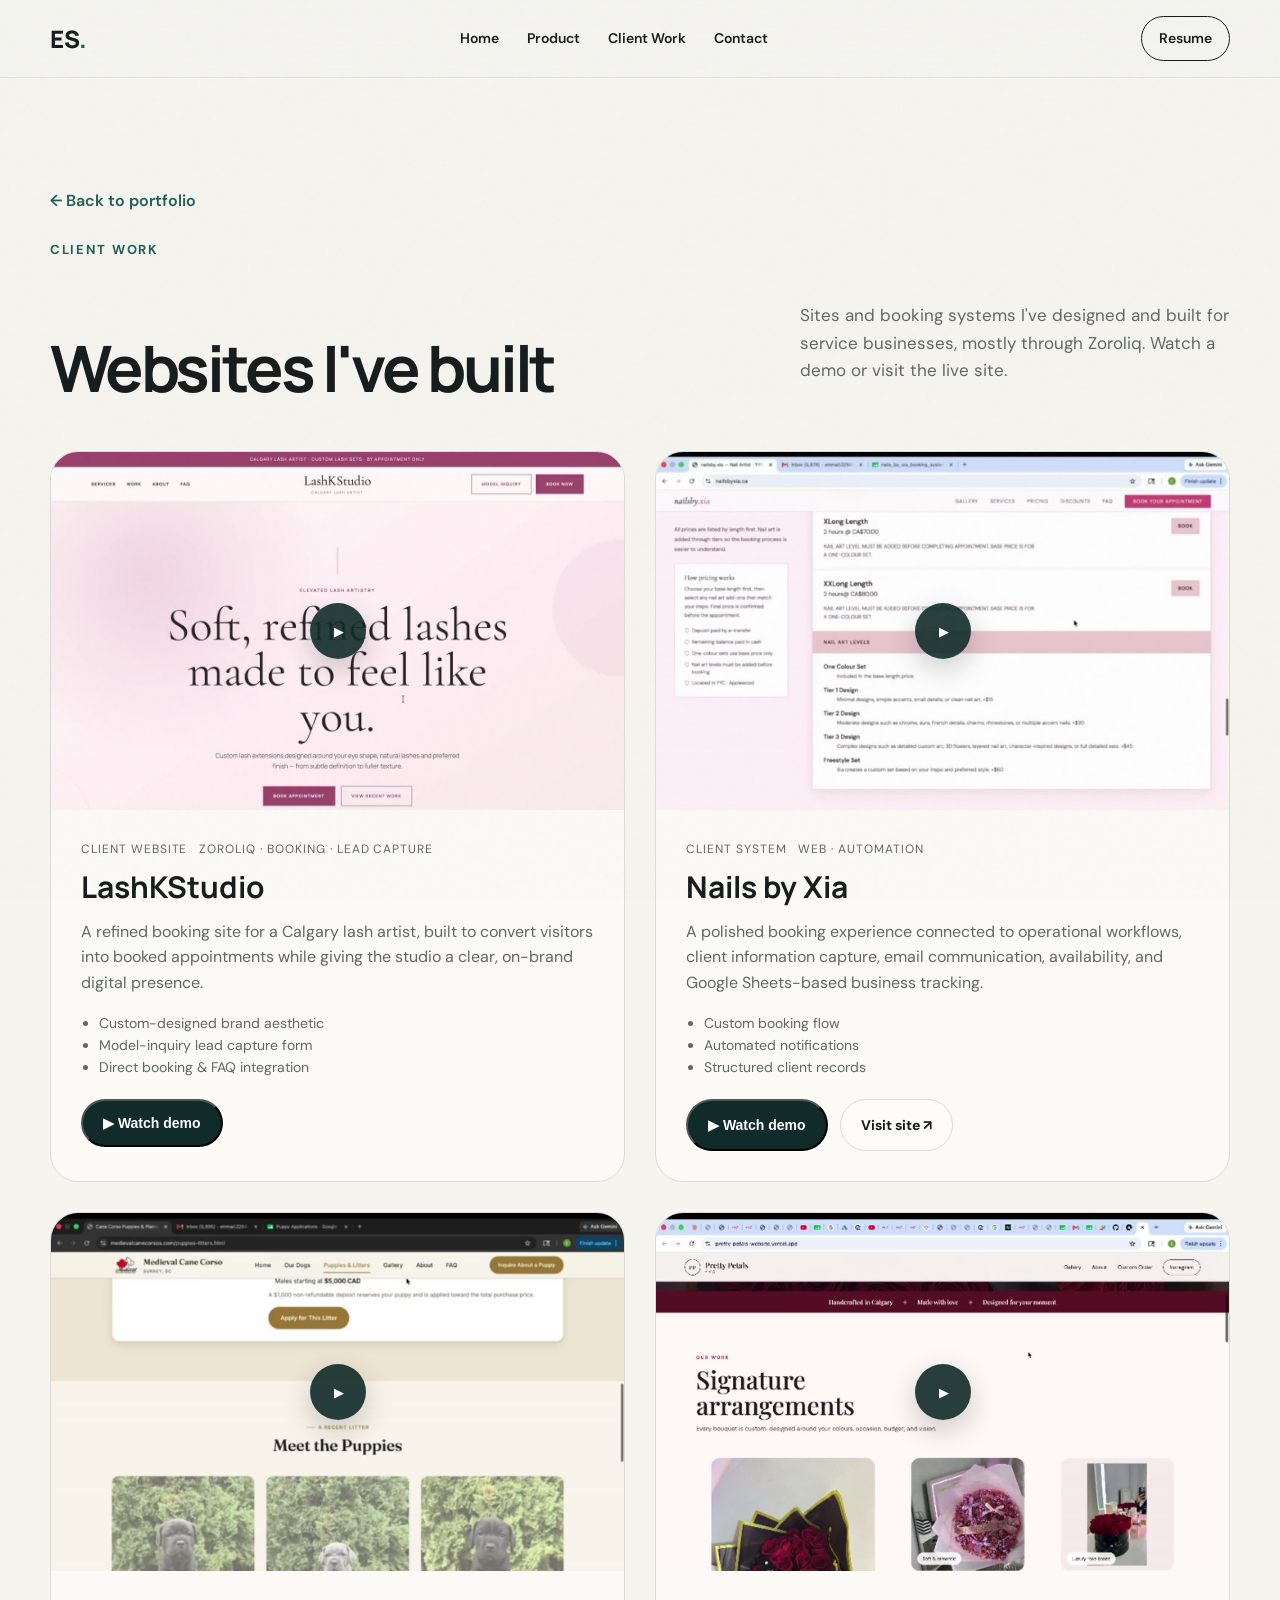
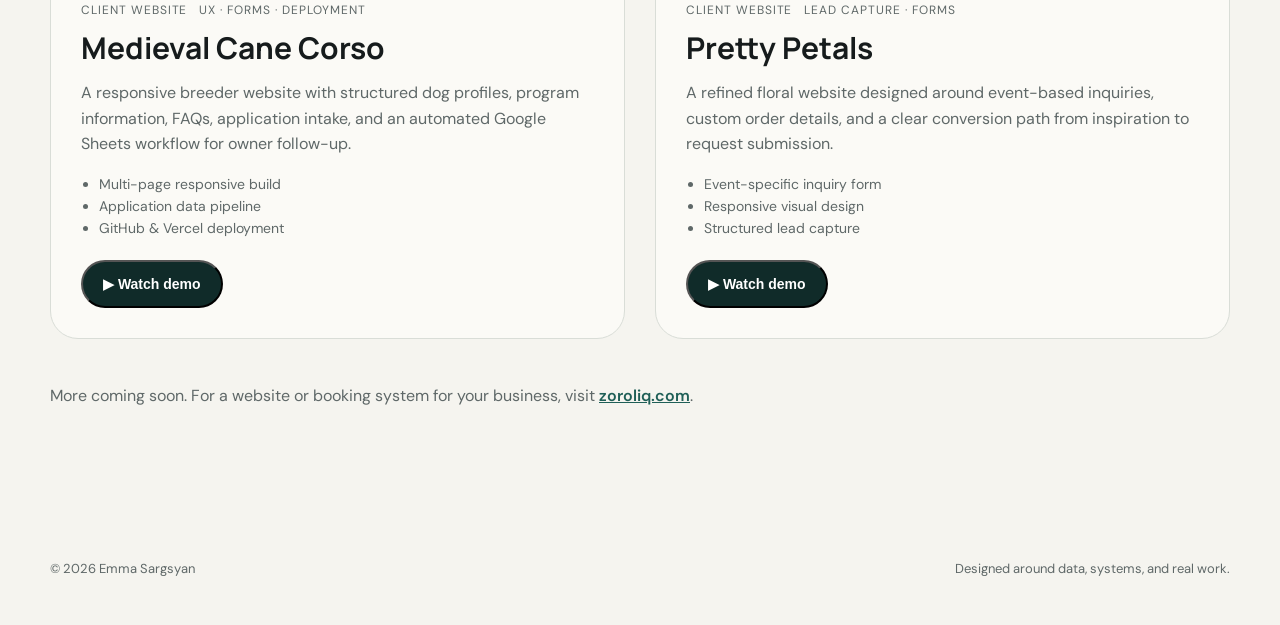
==== websites.html @ b1b7543f "Add websites page" ====
<!doctype html>
<html lang="en">
<head>
  <meta charset="utf-8" />
  <meta name="viewport" content="width=device-width, initial-scale=1" />
  <meta name="description" content="Websites and booking systems Emma Sargsyan has built for service businesses in Calgary, with descriptions, demos, and links." />
  <meta name="theme-color" content="#102b29" />
  <link rel="canonical" href="https://esargsyan.com/websites.html" />
  <link rel="icon" href="data:image/svg+xml,%3Csvg xmlns='http://www.w3.org/2000/svg' viewBox='0 0 64 64'%3E%3Crect width='64' height='64' rx='16' fill='%23102b29'/%3E%3Ctext x='32' y='42' text-anchor='middle' font-family='Arial' font-weight='800' font-size='30' fill='%23b1d8c8'%3EES%3C/text%3E%3C/svg%3E" />
  <meta property="og:type" content="website" />
  <meta property="og:image" content="https://esargsyan.com/assets/images/emma-sargsyan.jpg" />
  <meta name="twitter:card" content="summary_large_image" />
  <title>Websites I've Built | Emma Sargsyan</title>
  <link rel="preconnect" href="https://fonts.googleapis.com">
  <link rel="preconnect" href="https://fonts.gstatic.com" crossorigin>
  <link href="https://fonts.googleapis.com/css2?family=DM+Sans:wght@400;500;600;700&family=Manrope:wght@500;600;700;800&display=swap" rel="stylesheet">
  <link rel="stylesheet" href="styles.css" />
</head>
<body>
  <a class="skip-link" href="#top">Skip to content</a>
  <div class="noise"></div>
  <header class="site-header">
    <a class="brand" href="index.html" aria-label="Home">ES<span>.</span></a>
    <nav aria-label="Main navigation">
      <a href="index.html">Home</a>
      <a href="index.html#product">Product</a>
      <a href="index.html#work">Client Work</a>
      <a href="index.html#contact">Contact</a>
    </nav>
    <a class="header-cta" href="assets/docs/Emma-Sargsyan-Resume.pdf" target="_blank" rel="noopener">Resume</a>
  </header>

  <main id="top" class="section-shell section-pad">
    <a class="back-link" href="index.html#work">← Back to portfolio</a>
    <div class="section-kicker reveal">Client work</div>
    <div class="section-heading reveal">
      <h2>Websites I've built</h2>
      <p>Sites and booking systems I've designed and built for service businesses, mostly through Zoroliq. Watch a demo or visit the live site.</p>
    </div>
    <div class="project-grid">
        <article class="project-card reveal">
          <button class="media-trigger" data-video="assets/videos/lashkstudio-demo.mp4" data-title="LashKStudio — Calgary Lash Artist Website" aria-label="Play LashKStudio demo">
            <img src="assets/images/lashkstudio.jpg" alt="LashKStudio website homepage" />
            <span class="play">▶</span>
          </button>
          <div class="project-body">
            <div class="project-meta"><span>Client website</span><span>Zoroliq · Booking · Lead capture</span></div>
            <h3>LashKStudio</h3>
            <p>A refined booking site for a Calgary lash artist, built to convert visitors into booked appointments while giving the studio a clear, on-brand digital presence.</p>
            <ul><li>Custom-designed brand aesthetic</li><li>Model-inquiry lead capture form</li><li>Direct booking &amp; FAQ integration</li></ul>
            <div class="site-actions"><button class="button primary media-btn" data-video="assets/videos/lashkstudio-demo.mp4" data-title="LashKStudio — Calgary Lash Artist Website">▶ Watch demo</button></div>
          </div>
        </article>
        <article class="project-card reveal">
          <button class="media-trigger" data-video="assets/videos/nails-by-xia-demo.mp4" data-title="Nails by Xia — Booking & Operations System" aria-label="Play Nails by Xia demo">
            <img src="assets/images/nails-by-xia.jpg" alt="Nails by Xia website and booking system" />
            <span class="play">▶</span>
          </button>
          <div class="project-body">
            <div class="project-meta"><span>Client system</span><span>Web · Automation</span></div>
            <h3>Nails by Xia</h3>
            <p>A polished booking experience connected to operational workflows, client information capture, email communication, availability, and Google Sheets-based business tracking.</p>
            <ul><li>Custom booking flow</li><li>Automated notifications</li><li>Structured client records</li></ul>
            <div class="site-actions"><button class="button primary media-btn" data-video="assets/videos/nails-by-xia-demo.mp4" data-title="Nails by Xia — Booking & Operations System">▶ Watch demo</button><a class="button secondary" href="https://app.zoroliq.com/book/nailsbyxia-6fee234f4b9f" target="_blank" rel="noopener">Visit site ↗</a></div>
          </div>
        </article>
        <article class="project-card reveal">
          <button class="media-trigger" data-video="assets/videos/medieval-cane-corso-demo.mp4" data-title="Medieval Cane Corso — Website & Application Workflow" aria-label="Play Medieval Cane Corso demo">
            <img src="assets/images/medieval-cane-corso.jpg" alt="Medieval Cane Corso website" />
            <span class="play">▶</span>
          </button>
          <div class="project-body">
            <div class="project-meta"><span>Client website</span><span>UX · Forms · Deployment</span></div>
            <h3>Medieval Cane Corso</h3>
            <p>A responsive breeder website with structured dog profiles, program information, FAQs, application intake, and an automated Google Sheets workflow for owner follow-up.</p>
            <ul><li>Multi-page responsive build</li><li>Application data pipeline</li><li>GitHub &amp; Vercel deployment</li></ul>
            <div class="site-actions"><button class="button primary media-btn" data-video="assets/videos/medieval-cane-corso-demo.mp4" data-title="Medieval Cane Corso — Website & Application Workflow">▶ Watch demo</button></div>
          </div>
        </article>
        <article class="project-card reveal">
          <button class="media-trigger" data-video="assets/videos/pretty-petals-demo.mp4" data-title="Pretty Petals — Custom Order Website" aria-label="Play Pretty Petals demo">
            <img src="assets/images/pretty-petals.jpg" alt="Pretty Petals custom floral website" />
            <span class="play">▶</span>
          </button>
          <div class="project-body">
            <div class="project-meta"><span>Client website</span><span>Lead capture · Forms</span></div>
            <h3>Pretty Petals</h3>
            <p>A refined floral website designed around event-based inquiries, custom order details, and a clear conversion path from inspiration to request submission.</p>
            <ul><li>Event-specific inquiry form</li><li>Responsive visual design</li><li>Structured lead capture</li></ul>
            <div class="site-actions"><button class="button primary media-btn" data-video="assets/videos/pretty-petals-demo.mp4" data-title="Pretty Petals — Custom Order Website">▶ Watch demo</button></div>
          </div>
        </article>
    </div>
    <p class="more-soon reveal">More coming soon. For a website or booking system for your business, visit <a href="https://zoroliq.com" target="_blank" rel="noopener">zoroliq.com</a>.</p>
  </main>

  <footer class="section-shell"><span>© 2026 Emma Sargsyan</span><span>Designed around data, systems, and real work.</span></footer>

  <dialog id="videoModal">
    <div class="modal-head"><strong id="videoTitle">Project demo</strong><button id="closeModal" aria-label="Close video">×</button></div>
    <video id="projectVideo" controls playsinline></video>
  </dialog>
  <script src="script.js"></script>
  <script>
    document.querySelectorAll('.media-btn').forEach(function(b){
      b.addEventListener('click',function(){
        var t=b.closest('.project-card').querySelector('.media-trigger');
        if(t)t.click();
      });
    });
  </script>
</body>
</html>
---- styles.css ----
:root{--bg:#f5f4ef;--paper:#fbfaf6;--ink:#161b1c;--muted:#5f6868;--line:#d9ddd7;--accent:#1f5f57;--accent2:#b1d8c8;--dark:#102b29;--shadow:0 22px 70px rgba(18,35,31,.12)}
*{box-sizing:border-box}html{scroll-behavior:smooth}body{margin:0;background:var(--bg);color:var(--ink);font-family:'DM Sans',sans-serif;line-height:1.6}.noise{position:fixed;inset:0;pointer-events:none;opacity:.035;z-index:20;background-image:url("data:image/svg+xml,%3Csvg viewBox='0 0 180 180' xmlns='http://www.w3.org/2000/svg'%3E%3Cfilter id='n'%3E%3CfeTurbulence type='fractalNoise' baseFrequency='.85' numOctaves='3' stitchTiles='stitch'/%3E%3C/filter%3E%3Crect width='100%25' height='100%25' filter='url(%23n)' opacity='.75'/%3E%3C/svg%3E")}.section-shell{width:min(1180px,calc(100% - 44px));margin-inline:auto}.section-pad{padding:110px 0}.site-header{position:sticky;top:0;z-index:15;height:78px;display:flex;align-items:center;justify-content:space-between;padding:0 max(22px,calc((100vw - 1180px)/2));backdrop-filter:blur(18px);background:rgba(245,244,239,.82);border-bottom:1px solid rgba(23,45,42,.08)}.brand{font:800 24px/1 Manrope,sans-serif;color:var(--ink);text-decoration:none}.brand span{color:var(--accent)}nav{display:flex;gap:28px}nav a,.header-cta,.hero-links a{color:var(--ink);text-decoration:none;font-size:14px;font-weight:600}.header-cta{border:1px solid var(--ink);padding:10px 17px;border-radius:999px}.hero{min-height:calc(100vh - 78px);display:grid;grid-template-columns:1.12fr .88fr;gap:80px;align-items:center;padding:75px 0 85px}.eyebrow,.section-kicker{font-size:13px;letter-spacing:.13em;text-transform:uppercase;font-weight:700;color:var(--accent)}.status-dot{display:inline-block;width:8px;height:8px;background:#4ea576;border-radius:50%;margin-right:9px;box-shadow:0 0 0 6px rgba(78,165,118,.12)}h1,h2,h3{font-family:Manrope,sans-serif;line-height:1.05;margin:0}h1{font-size:clamp(56px,7.2vw,104px);letter-spacing:-.06em;margin:24px 0 28px;max-width:850px}h1 em{font-style:normal;color:var(--accent)}.hero-lede{font-size:20px;max-width:650px;color:var(--muted)}.hero-actions{display:flex;gap:14px;margin:36px 0 24px}.button{display:inline-flex;align-items:center;justify-content:center;padding:14px 20px;border-radius:999px;text-decoration:none;font-weight:700;font-size:14px;transition:.25s}.button.primary{background:var(--dark);color:white}.button.primary:hover{transform:translateY(-2px);box-shadow:0 10px 30px rgba(16,43,41,.2)}.button.secondary{border:1px solid var(--line);background:rgba(255,255,255,.5);color:var(--ink)}.hero-links{display:flex;gap:22px}.hero-links a{color:var(--muted)}.portrait-frame{position:relative;width:min(100%,470px);margin-left:auto;padding:14px;background:var(--paper);border:1px solid var(--line);border-radius:36px;box-shadow:var(--shadow);transform:rotate(1.5deg)}.portrait-frame img{display:block;width:100%;aspect-ratio:4/5;object-fit:cover;border-radius:25px}.portrait-card{position:absolute;background:rgba(251,250,246,.95);border:1px solid var(--line);border-radius:16px;padding:12px 15px;box-shadow:0 12px 35px rgba(20,40,37,.14);display:flex;flex-direction:column;font-size:12px;backdrop-filter:blur(12px)}.portrait-card span{color:var(--muted)}.portrait-card strong{font-size:14px}.top-card{right:-30px;top:48px}.bottom-card{left:-38px;bottom:45px}.metrics{display:grid;grid-template-columns:repeat(4,1fr);border-top:1px solid var(--line);border-bottom:1px solid var(--line)}.metrics div{padding:30px;border-right:1px solid var(--line);display:flex;flex-direction:column}.metrics div:last-child{border:0}.metrics strong{font:800 30px Manrope}.metrics span{font-size:13px;color:var(--muted)}.about-grid,.experience-grid{display:grid;grid-template-columns:.8fr 1.2fr;gap:110px;margin-top:28px}.about-grid h2,.section-heading h2,.contact h2{font-size:clamp(40px,5vw,72px);letter-spacing:-.05em}.about-copy{font-size:18px;color:var(--muted)}.mini-tags{display:flex;flex-wrap:wrap;gap:8px;margin-top:24px}.mini-tags span,.feature-grid span{font-size:12px;border:1px solid var(--line);border-radius:999px;padding:7px 11px;background:rgba(255,255,255,.4);color:var(--ink)}.section-heading{display:flex;align-items:end;justify-content:space-between;gap:50px;margin:25px 0 50px}.section-heading p{max-width:430px;color:var(--muted);font-size:17px}.zoroliq-card{background:var(--dark);color:white;border-radius:34px;padding:54px;display:grid;grid-template-columns:1.05fr .95fr;gap:50px;overflow:hidden;margin-bottom:30px}.project-meta{display:flex;gap:12px;align-items:center;font-size:12px;text-transform:uppercase;letter-spacing:.08em;color:var(--muted)}.zoroliq-card .project-meta{color:#b8c9c5}.badge{color:#c9f5db;background:rgba(87,180,128,.14);border:1px solid rgba(126,219,168,.3);padding:6px 10px;border-radius:999px}.zoroliq-card h3{font-size:58px;margin:20px 0}.zoroliq-card p{color:#c6d1cf}.muted{opacity:.75}.feature-grid{display:grid;grid-template-columns:1fr 1fr;gap:9px;margin-top:26px}.feature-grid span{color:white;border-color:rgba(255,255,255,.16);background:rgba(255,255,255,.05)}.zoroliq-actions{display:flex;flex-wrap:wrap;gap:14px;margin-top:28px}.zoroliq-link{margin:0}.zoroliq-card .button.secondary{color:white;border-color:rgba(255,255,255,.25);background:transparent}.zoroliq-card .button.secondary:hover{background:rgba(255,255,255,.08)}.zoroliq-visual{display:flex;align-items:center}.app-window{width:100%;background:#f4f7f4;border:1px solid rgba(255,255,255,.3);border-radius:18px;box-shadow:0 28px 70px rgba(0,0,0,.28);transform:perspective(1000px) rotateY(-5deg) rotateX(2deg);overflow:hidden}.app-top{height:42px;border-bottom:1px solid #dce5df;display:flex;align-items:center;gap:7px;padding:0 14px;color:#173431;font-size:12px}.app-top i{width:8px;height:8px;border-radius:50%;background:#b8c9c5}.app-top b{margin-left:auto}.app-window video{display:block;width:100%;height:320px;object-fit:cover;object-position:top center;background:#0d1525}.app-body{height:300px;display:grid;grid-template-columns:60px 1fr}.side-nav{border-right:1px solid #dce5df;padding:22px 16px}.side-nav span{display:block;height:9px;background:#c9d8d2;border-radius:10px;margin-bottom:20px}.dash{padding:26px}.dash-title{width:38%;height:18px;background:#1f5f57;border-radius:8px}.dash-cards{display:grid;grid-template-columns:repeat(3,1fr);gap:10px;margin:20px 0}.dash-cards span{height:55px;background:#e2eee8;border-radius:10px}.dash-chart{height:100px;background:white;border:1px solid #e0e8e3;border-radius:12px;display:flex;align-items:end;gap:10px;padding:14px}.dash-chart i{flex:1;background:#7fb29e;border-radius:4px 4px 0 0}.dash-chart i:nth-child(1){height:30%}.dash-chart i:nth-child(2){height:55%}.dash-chart i:nth-child(3){height:43%}.dash-chart i:nth-child(4){height:75%}.dash-chart i:nth-child(5){height:62%}.dash-chart i:nth-child(6){height:86%}.dash-chart i:nth-child(7){height:70%}.dash-table{display:grid;gap:7px;margin-top:12px}.dash-table span{height:8px;background:#dfe8e4;border-radius:10px}.project-grid{display:grid;grid-template-columns:1fr 1fr;gap:30px}.project-card{background:var(--paper);border:1px solid var(--line);border-radius:28px;overflow:hidden}.media-trigger{position:relative;border:0;padding:0;width:100%;cursor:pointer;background:#ddd;display:block;overflow:hidden}.media-trigger img{width:100%;aspect-ratio:16/10;object-fit:cover;display:block;transition:.5s}.media-trigger:hover img{transform:scale(1.03)}.play{position:absolute;inset:50% auto auto 50%;transform:translate(-50%,-50%);width:56px;height:56px;border-radius:50%;display:grid;place-items:center;background:rgba(16,43,41,.9);color:white;padding-left:3px;box-shadow:0 10px 30px rgba(0,0,0,.2)}.project-body{padding:30px}.project-body h3{font-size:30px;margin:12px 0}.project-body p{color:var(--muted)}.project-body ul{padding-left:18px;color:var(--muted);font-size:14px}.data-section{background:#e9ece7}.data-grid{display:grid;grid-template-columns:repeat(3,1fr);gap:18px}.data-card{background:var(--paper);border:1px solid var(--line);border-radius:24px;padding:32px;min-height:330px;display:flex;flex-direction:column}.data-num{font:700 13px Manrope;color:var(--accent)}.data-card h3{font-size:28px;margin:65px 0 16px}.data-card p{color:var(--muted)}.data-card .mini-tags{margin-top:auto}.experience-grid{align-items:start}.sticky{position:sticky;top:110px;display:block;margin:0}.sticky p{margin-top:25px}.timeline{border-left:1px solid var(--line)}.timeline-item{padding:0 0 55px 38px;position:relative}.timeline-item:before{content:"";position:absolute;left:-6px;top:4px;width:11px;height:11px;background:var(--accent);border-radius:50%;box-shadow:0 0 0 6px var(--bg)}.timeline-item span,.edu-main span,.edu-side span{font-size:12px;letter-spacing:.08em;text-transform:uppercase;color:var(--accent);font-weight:700}.timeline-item h3{font-size:25px;margin:10px 0 5px}.timeline-item h4{margin:0;color:var(--muted)}.timeline-item p{color:var(--muted)}.edu-grid{display:grid;grid-template-columns:1.3fr .7fr;gap:30px;margin-top:28px}.edu-main,.edu-side article{background:var(--paper);border:1px solid var(--line);border-radius:28px;padding:38px}.edu-main h2{font-size:42px;margin:20px 0 8px}.edu-main h3{color:var(--accent)}.edu-main p,.edu-side p{color:var(--muted)}.edu-side{display:grid;gap:18px}.edu-side h3{font-size:24px;margin:16px 0 4px}.contact{background:var(--dark);color:white;border-radius:36px;margin-bottom:28px;padding:70px;display:flex;align-items:end;justify-content:space-between;gap:50px}.contact .section-kicker{color:var(--accent2)}.contact p{color:#c5d1cf;max-width:650px}.contact-actions{display:flex;flex-direction:column;gap:12px}.contact .button.primary{background:white;color:var(--dark)}.contact .button.secondary{color:white;border-color:rgba(255,255,255,.25);background:transparent}footer{display:flex;justify-content:space-between;padding:25px 0 45px;color:var(--muted);font-size:13px}dialog{width:min(1000px,calc(100% - 30px));padding:0;border:0;border-radius:22px;background:#0b1111;color:white;box-shadow:0 30px 100px rgba(0,0,0,.45)}dialog::backdrop{background:rgba(6,12,12,.78);backdrop-filter:blur(8px)}.modal-head{height:58px;display:flex;align-items:center;justify-content:space-between;padding:0 18px}.modal-head button{border:0;background:transparent;color:white;font-size:30px;cursor:pointer}dialog video{display:block;width:100%;max-height:75vh;background:black}.reveal{opacity:0;transform:translateY(20px);transition:opacity .75s ease,transform .75s ease}.reveal.visible{opacity:1;transform:none}.delay-1{transition-delay:.1s}.delay-2{transition-delay:.2s}
@media(max-width:900px){nav{display:none}.hero{grid-template-columns:1fr;padding-top:50px;gap:45px}.hero-visual{order:-1}.portrait-frame{width:310px;margin:auto}.top-card{right:-20px}.bottom-card{left:-20px}.metrics{grid-template-columns:1fr 1fr}.metrics div:nth-child(2){border-right:0}.metrics div:nth-child(-n+2){border-bottom:1px solid var(--line)}.about-grid,.experience-grid,.zoroliq-card,.edu-grid{grid-template-columns:1fr;gap:35px}.section-heading{display:block}.section-heading p{max-width:none}.project-grid,.data-grid{grid-template-columns:1fr}.zoroliq-card{padding:34px}.sticky{position:static}.contact{padding:45px;display:block}.contact-actions{margin-top:30px;align-items:flex-start}.section-pad{padding:78px 0}}
@media(max-width:560px){.section-shell{width:min(100% - 28px,1180px)}.site-header{height:68px;padding:0 16px}.header-cta{padding:8px 13px}h1{font-size:52px}.hero-lede{font-size:17px}.hero-actions{flex-direction:column;align-items:stretch}.hero-links{flex-wrap:wrap}.portrait-frame{width:260px}.portrait-card{display:none}.metrics div{padding:22px 15px}.metrics strong{font-size:24px}.about-grid h2,.section-heading h2,.contact h2{font-size:40px}.zoroliq-card h3{font-size:42px}.feature-grid{grid-template-columns:1fr}.app-body{height:220px}.project-body{padding:23px}.contact{border-radius:24px;padding:32px 24px}footer{flex-direction:column;gap:4px}}
.skip-link{position:absolute;left:-999px;top:8px;background:var(--dark);color:#fff;padding:10px 16px;border-radius:8px;z-index:100}.skip-link:focus{left:12px}
a:focus-visible,button:focus-visible{outline:3px solid var(--accent);outline-offset:3px;border-radius:6px}
.about-note{color:var(--muted);font-size:15px}
.product{background:var(--dark);color:#eaf3ef;scroll-margin-top:80px}
.product .section-kicker{color:var(--accent2)}
.product-head{display:grid;grid-template-columns:1.1fr .9fr;gap:48px;align-items:end;margin-bottom:46px}
.product-head h2{font-size:clamp(32px,4.2vw,54px);line-height:1.05;margin:16px 0 0;letter-spacing:-.02em;color:#fff}
.product-head p{color:#b9cdc6;font-size:17px;line-height:1.65;margin:0}
.product .badge{background:rgba(177,216,200,.16);color:var(--accent2)}
.product-grid{display:grid;grid-template-columns:1fr 1fr;gap:28px;align-items:start}
.product-features{display:grid;grid-template-columns:1fr 1fr;gap:16px}
.pf{background:rgba(255,255,255,.05);border:1px solid rgba(255,255,255,.1);border-radius:18px;padding:22px}
.pf-num{font-size:12px;letter-spacing:.14em;color:var(--accent2)}
.pf h3{font-size:18px;margin:10px 0 8px;color:#fff}
.pf p{margin:0;font-size:14.5px;line-height:1.55;color:#b9cdc6}
.code-panel{background:#0a1f1d;border:1px solid rgba(255,255,255,.12);border-radius:18px;overflow:hidden;box-shadow:0 30px 80px rgba(0,0,0,.35)}
.code-top{display:flex;align-items:center;gap:7px;padding:13px 16px;border-bottom:1px solid rgba(255,255,255,.1)}
.code-top i{width:10px;height:10px;border-radius:50%;background:rgba(255,255,255,.25)}
.code-top b{margin-left:8px;font-size:13px;color:#dfece7;font-weight:600}
.code-top em{margin-left:auto;font-size:11px;color:#7fa89c;font-style:normal}
.code-panel pre{margin:0;padding:22px;overflow-x:auto;font:13.5px/1.75 ui-monospace,SFMono-Regular,Menlo,Consolas,monospace;color:#d6e6e0}
.code-panel .c{color:#6f968a}.code-panel .k{color:#b1d8c8;font-weight:700}
.stack-row{display:flex;align-items:center;gap:18px;flex-wrap:wrap;margin-top:34px;color:#b9cdc6;font-size:14px}
.mini-tags.dark span{background:rgba(255,255,255,.08);color:#e3efea;border-color:rgba(255,255,255,.14)}
.roadmap{margin-top:34px;display:flex;align-items:center;justify-content:space-between;gap:28px;flex-wrap:wrap;border-top:1px solid rgba(255,255,255,.12);padding-top:30px}
.roadmap h3{margin:0;font-size:14px;letter-spacing:.14em;text-transform:uppercase;color:var(--accent2)}
.roadmap ul{list-style:none;margin:0;padding:0;display:grid;gap:8px;flex:1;min-width:260px;color:#d6e6e0;font-size:15px}
.roadmap li b{display:inline-block;min-width:72px;color:var(--accent2);font-size:12px;letter-spacing:.08em;text-transform:uppercase}
.product .button.primary{background:var(--accent2);color:var(--dark)}
@media(max-width:900px){.product-head,.product-grid{grid-template-columns:1fr;gap:28px}.product-features{grid-template-columns:1fr}}
@media(prefers-reduced-motion:reduce){*,*::before,*::after{animation:none!important;transition:none!important;scroll-behavior:auto!important}.reveal{opacity:1!important;transform:none!important}}
.more-work{display:flex;align-items:center;justify-content:space-between;gap:30px;margin-top:34px;padding:34px 38px;background:var(--paper);border:1px solid var(--line);border-radius:28px;color:var(--ink);text-decoration:none;transition:transform .2s,box-shadow .2s}
.more-work:hover{transform:translateY(-3px);box-shadow:var(--shadow)}
.more-work h3{font:800 clamp(24px,3vw,34px)/1.15 Manrope,sans-serif;margin:12px 0 8px;letter-spacing:-.03em}
.more-work p{margin:0;color:var(--muted);max-width:560px}
.more-arrow{white-space:nowrap;font-weight:700;color:var(--accent)}
.back-link{display:inline-block;margin-bottom:26px;color:var(--accent);font-weight:600;text-decoration:none}
.site-actions{display:flex;gap:12px;flex-wrap:wrap;margin-top:20px}
.more-soon{margin-top:44px;color:var(--muted)}.more-soon a{color:var(--accent);font-weight:600}
@media(max-width:700px){.more-work{flex-direction:column;align-items:flex-start;padding:26px}}
.zoroliq-card p a{color:var(--accent2);text-decoration:underline}
.more-work .badge{background:rgba(31,95,87,.1);color:var(--accent)}
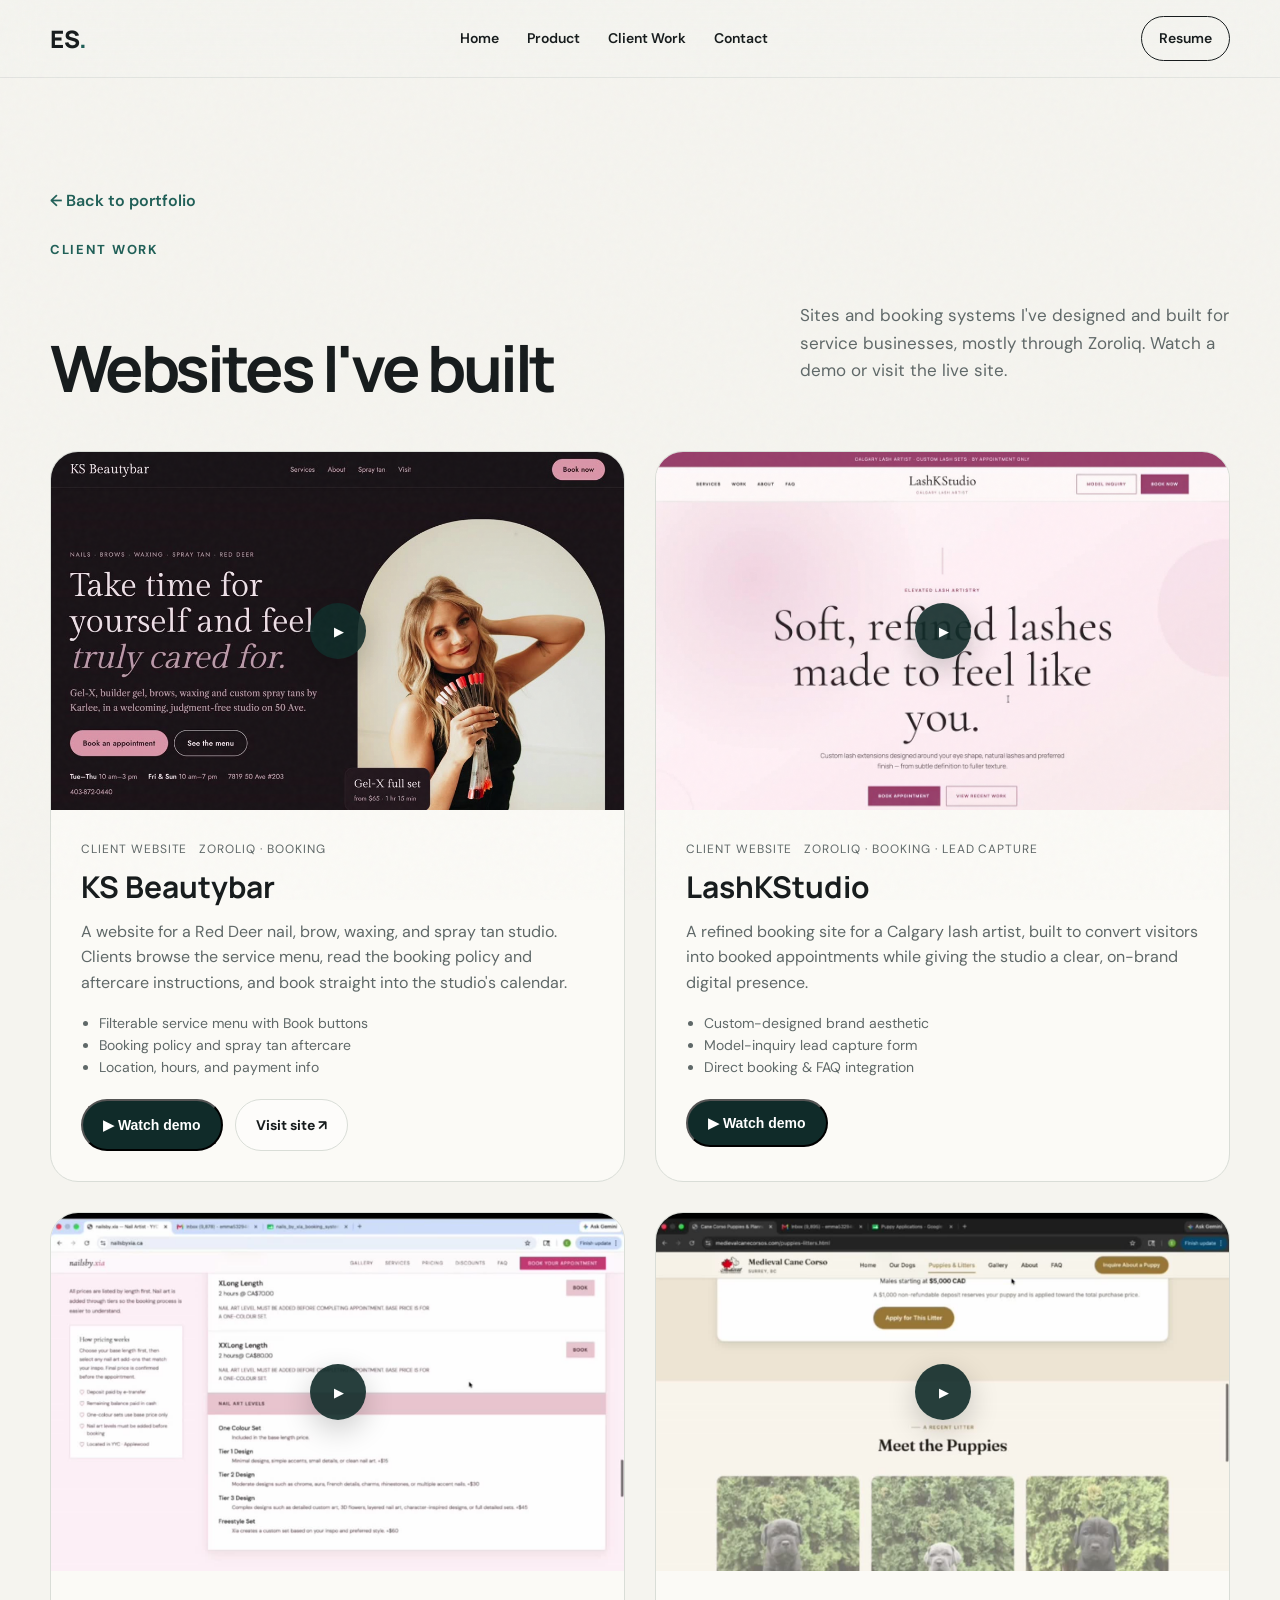
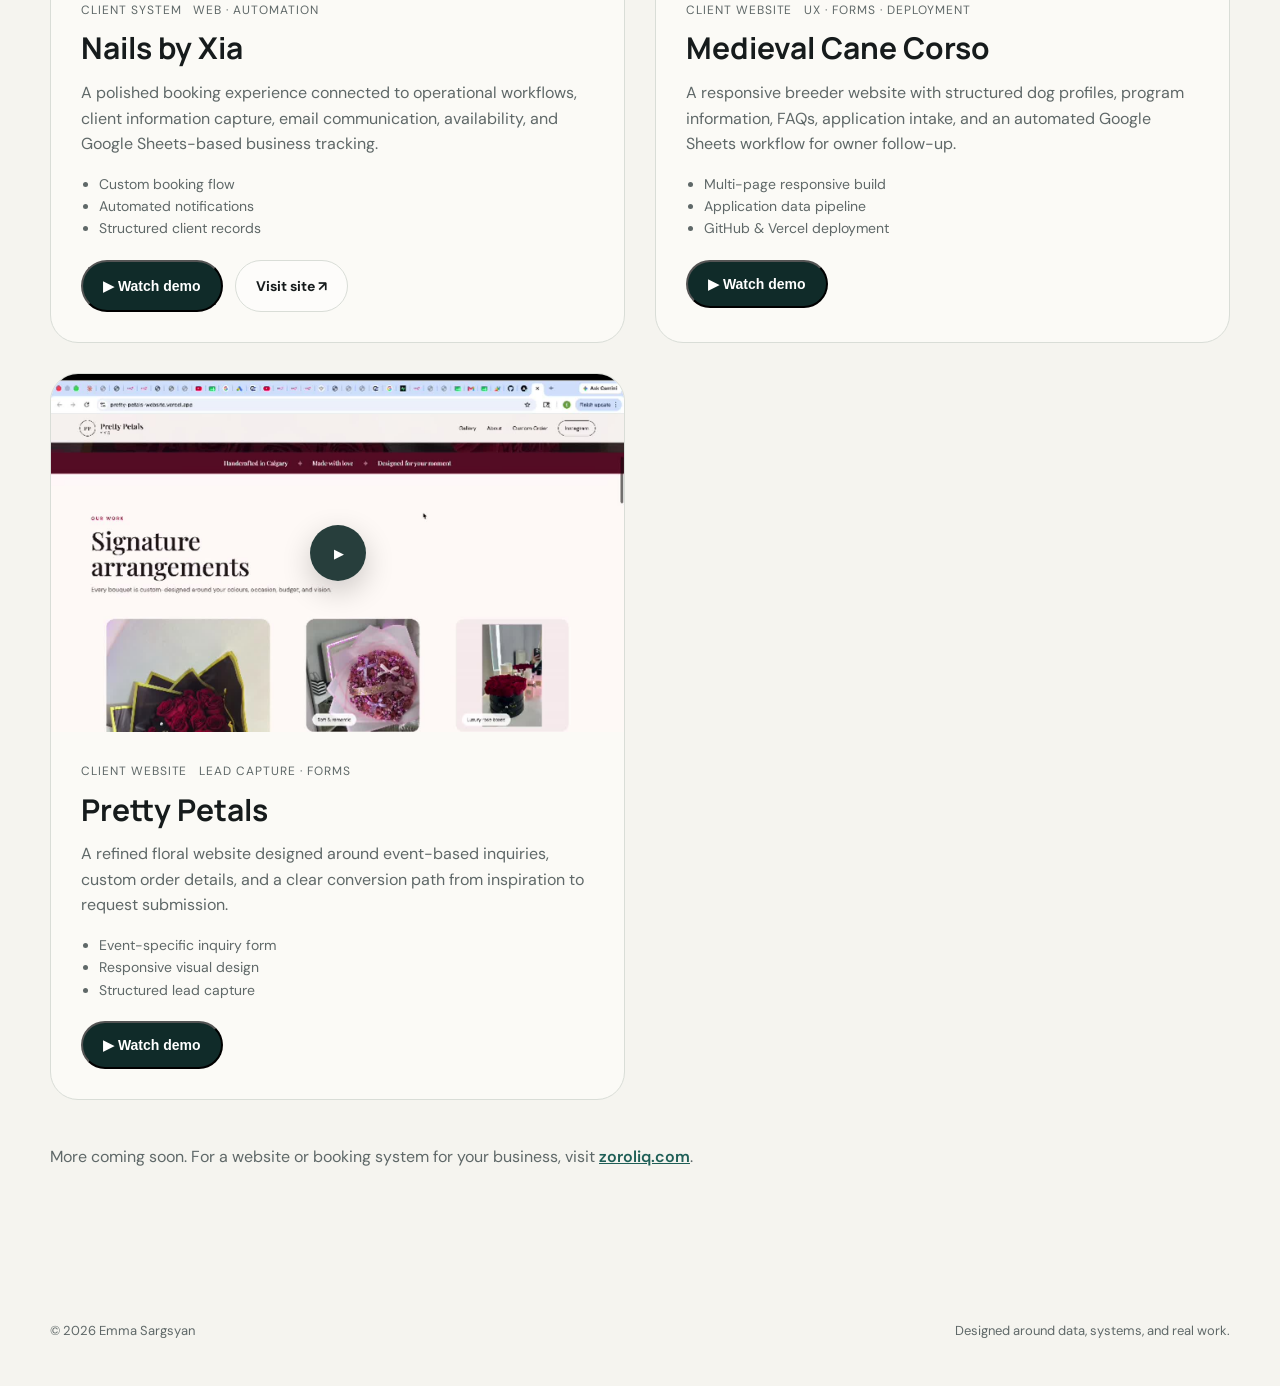
==== commit d7be7e8f: "Add websites page with KS Beautybar" ====
--- a/websites.html
+++ b/websites.html
@@ -38,6 +38,19 @@
       <p>Sites and booking systems I've designed and built for service businesses, mostly through Zoroliq. Watch a demo or visit the live site.</p>
     </div>
     <div class="project-grid">
+        <article class="project-card reveal">
+          <button class="media-trigger" data-video="assets/videos/ks-beautybar-demo.mp4" data-title="KS Beautybar — Red Deer Nail &amp; Beauty Studio Website" aria-label="Play KS Beautybar demo">
+            <img src="assets/images/ks-beautybar.jpg" alt="KS Beautybar website homepage" />
+            <span class="play">▶</span>
+          </button>
+          <div class="project-body">
+            <div class="project-meta"><span>Client website</span><span>Zoroliq · Booking</span></div>
+            <h3>KS Beautybar</h3>
+            <p>A website for a Red Deer nail, brow, waxing, and spray tan studio. Clients browse the service menu, read the booking policy and aftercare instructions, and book straight into the studio's calendar.</p>
+            <ul><li>Filterable service menu with Book buttons</li><li>Booking policy and spray tan aftercare</li><li>Location, hours, and payment info</li></ul>
+            <div class="site-actions"><button class="button primary media-btn" data-video="assets/videos/ks-beautybar-demo.mp4" data-title="KS Beautybar — Red Deer Nail &amp; Beauty Studio Website">▶ Watch demo</button><a class="button secondary" href="https://ksbeautybar.ca" target="_blank" rel="noopener">Visit site ↗</a></div>
+          </div>
+        </article>
         <article class="project-card reveal">
           <button class="media-trigger" data-video="assets/videos/lashkstudio-demo.mp4" data-title="LashKStudio — Calgary Lash Artist Website" aria-label="Play LashKStudio demo">
             <img src="assets/images/lashkstudio.jpg" alt="LashKStudio website homepage" />
